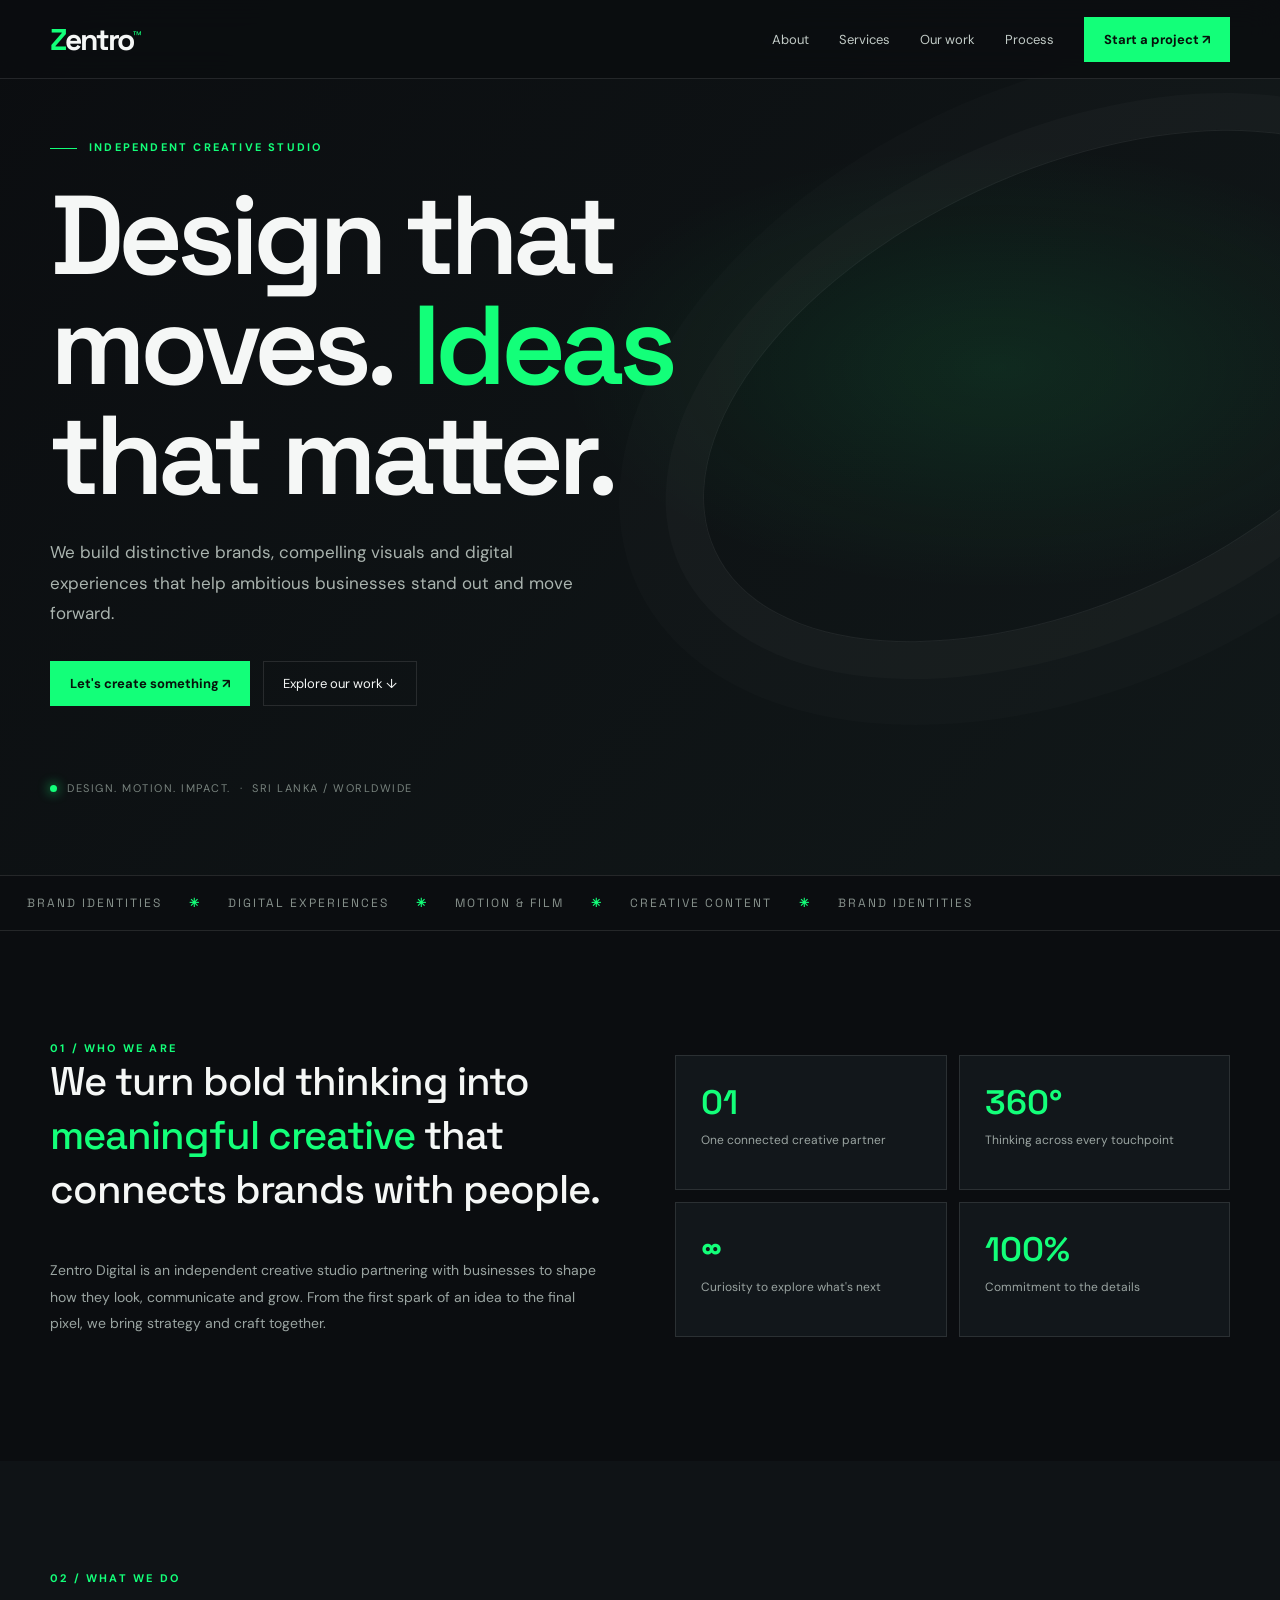
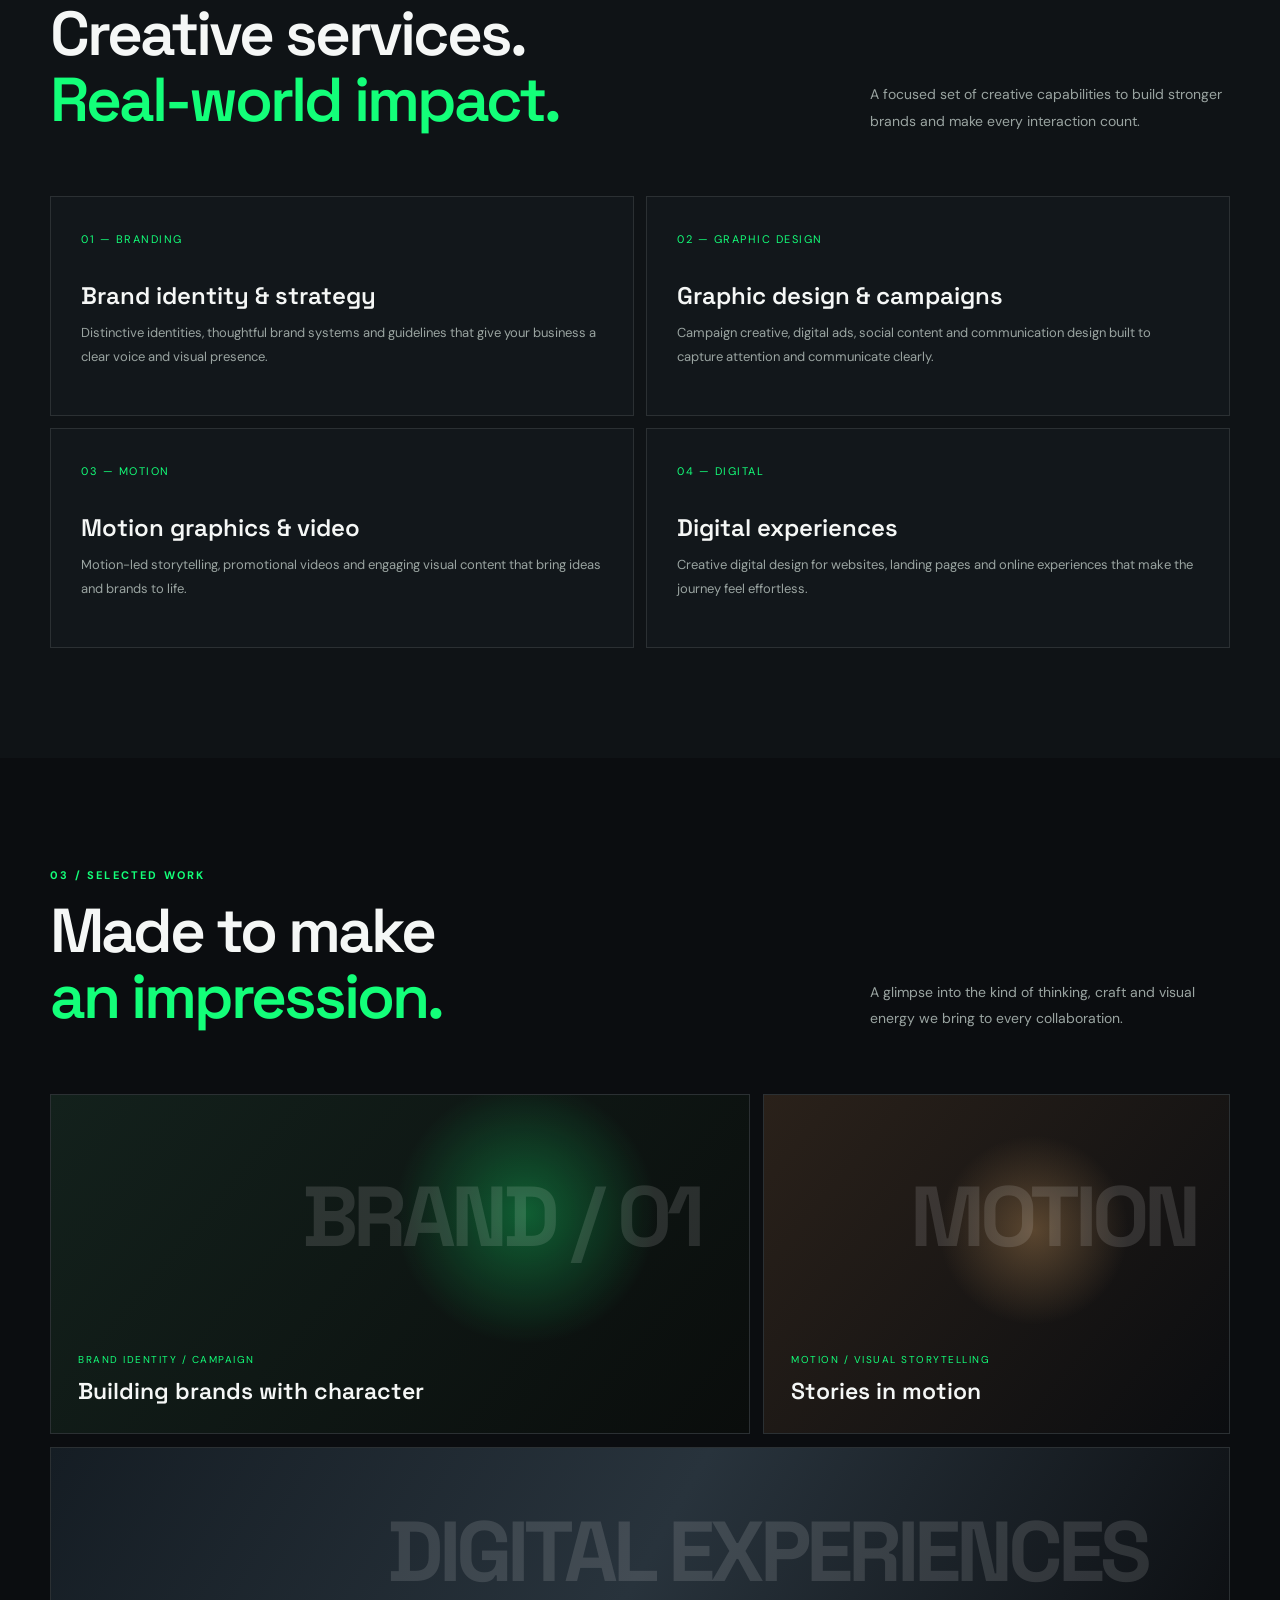
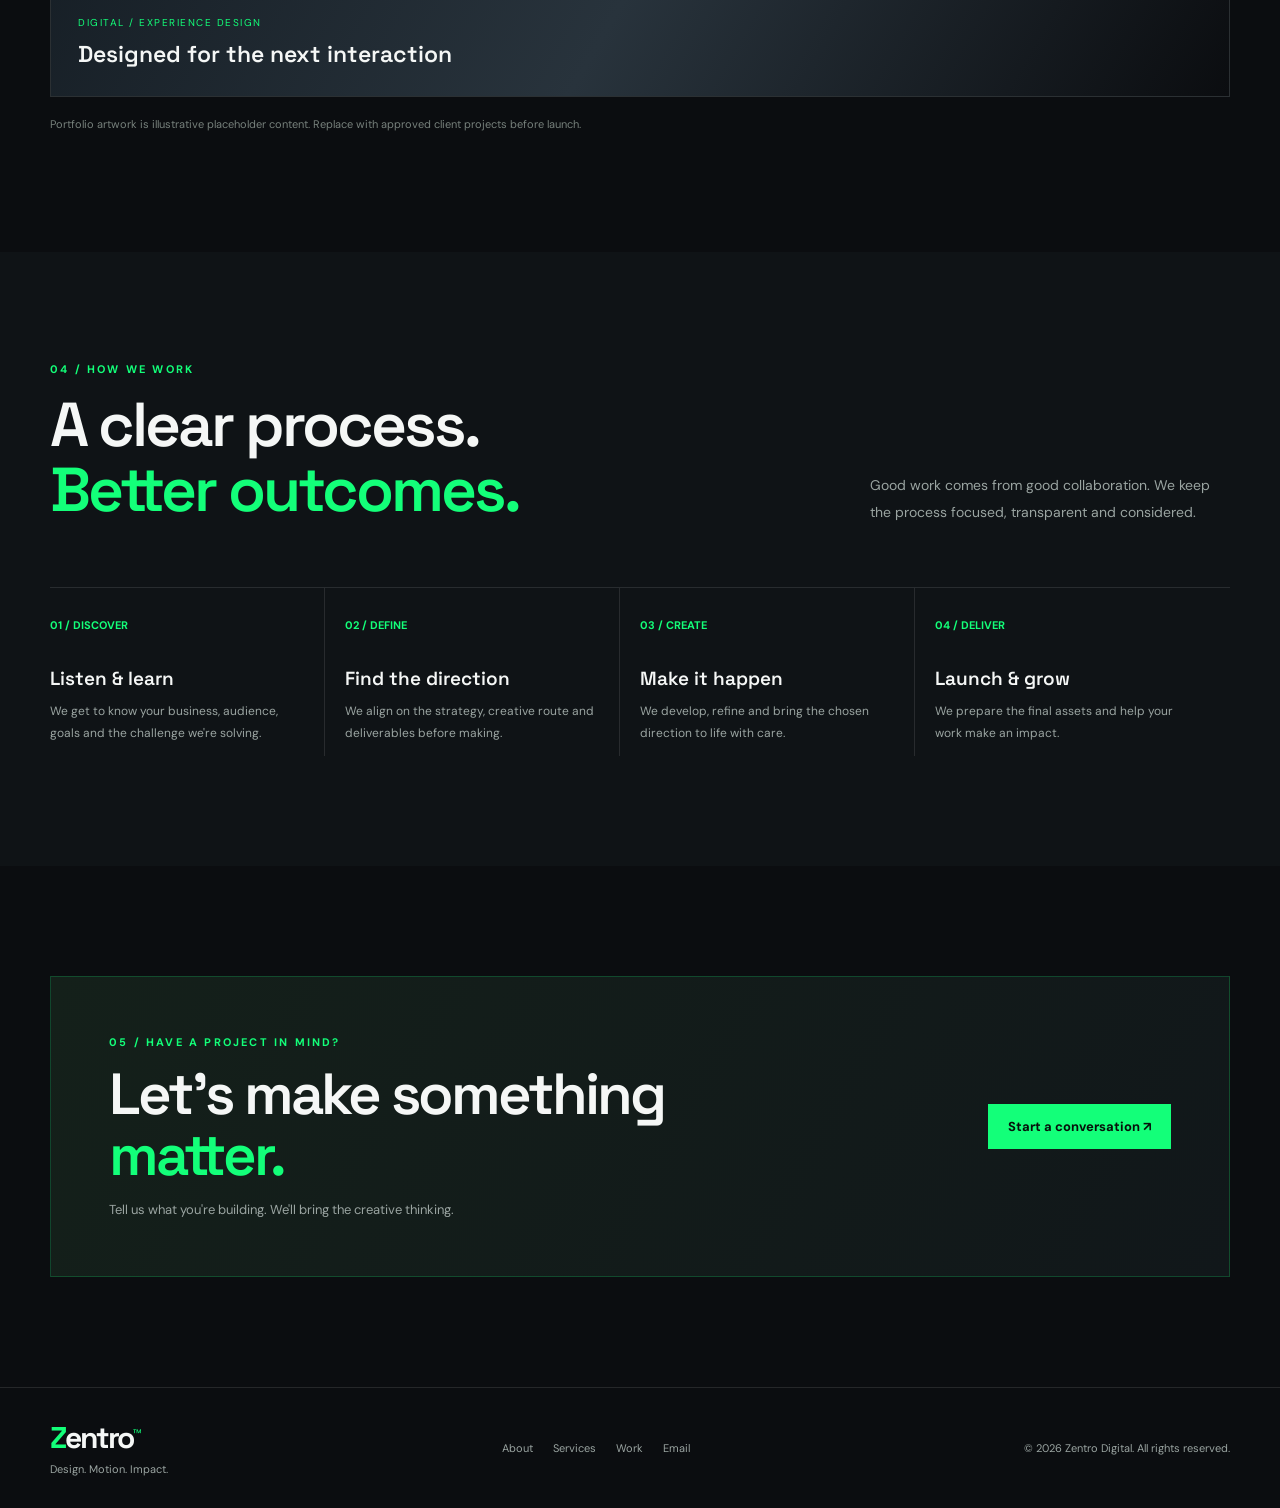
==== index.html @ c0bc1417 "Build responsive Zentro Digital agency website" ====
<!doctype html>
<html lang="en">
<head>
<meta charset="utf-8"><meta name="viewport" content="width=device-width,initial-scale=1">
<meta name="theme-color" content="#0b0d10">
<meta name="description" content="Zentro Digital — Design. Motion. Impact. Creative branding, graphic design, motion and digital experiences.">
<title>Zentro Digital — Design. Motion. Impact.</title>
<link rel="preconnect" href="https://fonts.googleapis.com"><link rel="preconnect" href="https://fonts.gstatic.com" crossorigin>
<link href="https://fonts.googleapis.com/css2?family=DM+Sans:wght@400;500;600;700&family=Space+Grotesk:wght@400;500;600;700&display=swap" rel="stylesheet">
<style>
:root{--bg:#0b0d10;--panel:#12171b;--white:#f5f7f6;--muted:#9aa4a1;--line:#ffffff1b;--green:#13ff79;--max:1180px}
*{box-sizing:border-box}html{scroll-behavior:smooth}body{margin:0;background:var(--bg);color:var(--white);font-family:"DM Sans",sans-serif}a{color:inherit;text-decoration:none}.wrap{width:min(var(--max),calc(100% - 48px));margin:auto}
header{position:fixed;inset:0 0 auto;z-index:10;background:#0b0d10d9;backdrop-filter:blur(16px);border-bottom:1px solid var(--line)}nav{height:78px;display:flex;align-items:center;justify-content:space-between}.logo{font:700 30px "Space Grotesk";letter-spacing:-2px}.logo b{color:var(--green)}.logo sup{font:11px "DM Sans";color:var(--green);letter-spacing:0}.links{display:flex;align-items:center;gap:30px;color:#c2cbc7;font-size:13px}.links a:hover{color:var(--green)}.cta{display:inline-flex;align-items:center;justify-content:center;padding:13px 19px;background:var(--green);color:#07110b;font-size:13px;font-weight:700;border:1px solid var(--green);transition:.2s}.cta:hover{background:transparent;color:var(--green)}.menu{display:none;background:none;color:white;border:0;font-size:25px}
.hero{min-height:790px;display:flex;align-items:center;position:relative;overflow:hidden;padding:140px 0 80px;background:radial-gradient(ellipse at 78% 42%,#13ff7918,transparent 31%),linear-gradient(130deg,#0b0d10,#111819)}.hero:after{content:"";position:absolute;width:780px;height:430px;right:-180px;top:170px;border:1px solid #ffffff12;border-radius:50%;transform:rotate(-25deg);box-shadow:0 0 0 38px #ffffff05,0 0 0 85px #ffffff03}.hero-content{position:relative;z-index:1;max-width:850px}.eyebrow,.kicker{color:var(--green);font-size:11px;font-weight:700;letter-spacing:2.2px;text-transform:uppercase}.eyebrow:before{content:"";display:inline-block;width:27px;height:1px;background:var(--green);vertical-align:middle;margin-right:12px}h1,h2,h3,p{margin-top:0}h1{font:600 clamp(58px,9vw,112px)/.98 "Space Grotesk";letter-spacing:-6px;margin:27px 0}.green{color:var(--green)}.lead{max-width:560px;color:#aab4af;font-size:17px;line-height:1.8}.actions{display:flex;gap:13px;margin-top:32px}.outline{display:inline-flex;padding:13px 19px;border:1px solid var(--line);font-size:13px}.outline:hover{border-color:var(--green);color:var(--green)}.hero-foot{margin-top:75px;color:#78837e;font-size:11px;letter-spacing:1.5px}.pulse{display:inline-block;width:7px;height:7px;background:var(--green);border-radius:50%;margin-right:10px;box-shadow:0 0 12px var(--green)}
.ticker{padding:19px 0;border-block:1px solid var(--line);white-space:nowrap;overflow:hidden;color:#87918c;font:12px "Space Grotesk";letter-spacing:2px}.ticker span{margin:0 27px}.ticker b{color:var(--green)}
section{padding:110px 0}.grid2{display:grid;grid-template-columns:1fr 1fr;gap:70px;align-items:center}.title{font:600 clamp(38px,5vw,62px)/1.06 "Space Grotesk";letter-spacing:-3px;margin:16px 0}.copy{color:var(--muted);font-size:14px;line-height:1.9}.statement{font:500 clamp(26px,3.2vw,40px)/1.35 "Space Grotesk";letter-spacing:-1px}.stats{display:grid;grid-template-columns:1fr 1fr;gap:12px}.stat,.service,.work-card{background:var(--panel);border:1px solid var(--line)}.stat{padding:25px;min-height:135px}.stat strong{font:600 34px "Space Grotesk";color:var(--green)}.stat span{display:block;color:var(--muted);font-size:12px;margin-top:8px}
.services,.process{background:#0f1316}.section-head{display:flex;justify-content:space-between;align-items:end;gap:30px;margin-bottom:48px}.section-head .copy{max-width:360px}.services-grid{display:grid;grid-template-columns:1fr 1fr;gap:12px}.service{padding:30px;min-height:220px;transition:.25s}.service:hover{border-color:#13ff7977;transform:translateY(-4px)}.num{color:var(--green);font-size:11px;letter-spacing:1.5px}.service h3{font:600 24px "Space Grotesk";margin:32px 0 10px}.service p{font-size:13px;line-height:1.8;color:var(--muted);margin:0}
.work-grid{display:grid;grid-template-columns:1.2fr .8fr;gap:13px}.work-card{min-height:340px;position:relative;overflow:hidden;display:flex;align-items:end;padding:27px}.work-card:nth-child(3){grid-column:1/-1;min-height:250px}.art{position:absolute;inset:0;transition:.5s}.work-card:hover .art{transform:scale(1.04)}.a1{background:radial-gradient(circle at 68% 35%,#13ff7950,transparent 25%),linear-gradient(130deg,#13211c,#0a0d0c)}.a2{background:radial-gradient(circle at 58% 40%,#a47c4e77,transparent 28%),linear-gradient(130deg,#2a211a,#0b0d10)}.a3{background:linear-gradient(120deg,#151d24,#28333c,#0b0d10)}.art:after{position:absolute;right:7%;top:20%;font:700 clamp(42px,7vw,85px) "Space Grotesk";letter-spacing:-5px;color:#ffffff20}.a1:after{content:"BRAND / 01"}.a2:after{content:"MOTION"}.a3:after{content:"DIGITAL EXPERIENCES"}.work-info{position:relative;z-index:1}.work-info small{color:var(--green);font-size:10px;letter-spacing:1.5px;text-transform:uppercase}.work-info h3{font:600 23px "Space Grotesk";margin:8px 0 0}.note{font-size:11px;color:#77817c;margin-top:20px}
.steps{display:grid;grid-template-columns:repeat(4,1fr);border-top:1px solid var(--line)}.step{padding:25px 18px 0 0;margin-right:20px;border-right:1px solid var(--line)}.step:last-child{border:0}.step b{color:var(--green);font-size:11px}.step h3{font:600 19px "Space Grotesk";margin:32px 0 10px}.step p{font-size:12px;line-height:1.8;color:var(--muted)}
.contact{padding:58px;background:linear-gradient(120deg,#14201a,#11171a);border:1px solid #13ff7933;display:flex;justify-content:space-between;align-items:center;gap:30px}.contact h2{font:600 clamp(36px,5vw,58px)/1.05 "Space Grotesk";letter-spacing:-3px;margin:15px 0}.contact p{font-size:13px;color:var(--muted);margin:0}
footer{border-top:1px solid var(--line);padding:30px 0}.foot{display:flex;justify-content:space-between;align-items:center;gap:20px}.foot small{color:var(--muted);font-size:11px}.footlinks{display:flex;gap:20px;font-size:11px;color:var(--muted)}
.reveal{opacity:0;transform:translateY(18px);transition:.7s}.reveal.show{opacity:1;transform:none}
@media(max-width:760px){.links{display:none;position:absolute;top:78px;left:0;right:0;padding:25px;background:#0b0d10;flex-direction:column;align-items:flex-start}.links.open{display:flex}.menu{display:block}.grid2{grid-template-columns:1fr;gap:35px}.section-head{display:block}.section-head .copy{margin-top:18px}.steps{grid-template-columns:1fr 1fr;row-gap:25px}.step:nth-child(2){border:0}.contact{display:block;padding:35px 25px}.contact .cta{margin-top:25px}}
@media(max-width:540px){.wrap{width:calc(100% - 36px)}.hero{min-height:690px}h1{font-size:58px;letter-spacing:-4px}.lead{font-size:15px}.actions{flex-direction:column;align-items:flex-start}section{padding:80px 0}.services-grid,.work-grid{grid-template-columns:1fr}.work-card,.work-card:nth-child(3){grid-column:auto;min-height:290px}.steps{grid-template-columns:1fr 1fr}.step{margin-right:10px}.foot{align-items:flex-start;flex-direction:column}.footlinks{flex-wrap:wrap}}
</style></head>
<body>
<header><div class="wrap"><nav><a class="logo" href="#home"><b>Z</b>entro<sup>™</sup></a><div class="links" id="links"><a href="#about">About</a><a href="#services">Services</a><a href="#work">Our work</a><a href="#process">Process</a><a class="cta" href="#contact">Start a project ↗</a></div><button class="menu" id="menu" aria-label="Open menu">☰</button></nav></div></header>
<main>
<section class="hero" id="home"><div class="wrap"><div class="hero-content"><div class="eyebrow">Independent creative studio</div><h1>Design that<br>moves. <span class="green">Ideas</span><br>that matter.</h1><p class="lead">We build distinctive brands, compelling visuals and digital experiences that help ambitious businesses stand out and move forward.</p><div class="actions"><a class="cta" href="#contact">Let's create something ↗</a><a class="outline" href="#work">Explore our work ↓</a></div><div class="hero-foot"><i class="pulse"></i>DESIGN. MOTION. IMPACT. &nbsp;·&nbsp; SRI LANKA / WORLDWIDE</div></div></div></section>
<div class="ticker"><span>BRAND IDENTITIES</span><b>✳</b><span>DIGITAL EXPERIENCES</span><b>✳</b><span>MOTION & FILM</span><b>✳</b><span>CREATIVE CONTENT</span><b>✳</b><span>BRAND IDENTITIES</span></div>
<section id="about"><div class="wrap grid2"><div class="reveal"><div class="kicker">01 / Who we are</div><p class="statement">We turn bold thinking into <span class="green">meaningful creative</span> that connects brands with people.</p><p class="copy">Zentro Digital is an independent creative studio partnering with businesses to shape how they look, communicate and grow. From the first spark of an idea to the final pixel, we bring strategy and craft together.</p></div><div class="stats reveal"><div class="stat"><strong>01</strong><span>One connected creative partner</span></div><div class="stat"><strong>360°</strong><span>Thinking across every touchpoint</span></div><div class="stat"><strong>∞</strong><span>Curiosity to explore what's next</span></div><div class="stat"><strong>100%</strong><span>Commitment to the details</span></div></div></div></section>
<section class="services" id="services"><div class="wrap"><div class="section-head reveal"><div><div class="kicker">02 / What we do</div><h2 class="title">Creative services.<br><span class="green">Real-world impact.</span></h2></div><p class="copy">A focused set of creative capabilities to build stronger brands and make every interaction count.</p></div><div class="services-grid">
<article class="service reveal"><span class="num">01 — BRANDING</span><h3>Brand identity & strategy</h3><p>Distinctive identities, thoughtful brand systems and guidelines that give your business a clear voice and visual presence.</p></article>
<article class="service reveal"><span class="num">02 — GRAPHIC DESIGN</span><h3>Graphic design & campaigns</h3><p>Campaign creative, digital ads, social content and communication design built to capture attention and communicate clearly.</p></article>
<article class="service reveal"><span class="num">03 — MOTION</span><h3>Motion graphics & video</h3><p>Motion-led storytelling, promotional videos and engaging visual content that bring ideas and brands to life.</p></article>
<article class="service reveal"><span class="num">04 — DIGITAL</span><h3>Digital experiences</h3><p>Creative digital design for websites, landing pages and online experiences that make the journey feel effortless.</p></article>
</div></div></section>
<section id="work"><div class="wrap"><div class="section-head reveal"><div><div class="kicker">03 / Selected work</div><h2 class="title">Made to make<br><span class="green">an impression.</span></h2></div><p class="copy">A glimpse into the kind of thinking, craft and visual energy we bring to every collaboration.</p></div><div class="work-grid">
<article class="work-card reveal"><div class="art a1"></div><div class="work-info"><small>Brand identity / Campaign</small><h3>Building brands with character</h3></div></article>
<article class="work-card reveal"><div class="art a2"></div><div class="work-info"><small>Motion / Visual storytelling</small><h3>Stories in motion</h3></div></article>
<article class="work-card reveal"><div class="art a3"></div><div class="work-info"><small>Digital / Experience design</small><h3>Designed for the next interaction</h3></div></article>
</div><p class="note">Portfolio artwork is illustrative placeholder content. Replace with approved client projects before launch.</p></div></section>
<section class="process" id="process"><div class="wrap"><div class="section-head reveal"><div><div class="kicker">04 / How we work</div><h2 class="title">A clear process.<br><span class="green">Better outcomes.</span></h2></div><p class="copy">Good work comes from good collaboration. We keep the process focused, transparent and considered.</p></div><div class="steps">
<div class="step reveal"><b>01 / DISCOVER</b><h3>Listen & learn</h3><p>We get to know your business, audience, goals and the challenge we're solving.</p></div>
<div class="step reveal"><b>02 / DEFINE</b><h3>Find the direction</h3><p>We align on the strategy, creative route and deliverables before making.</p></div>
<div class="step reveal"><b>03 / CREATE</b><h3>Make it happen</h3><p>We develop, refine and bring the chosen direction to life with care.</p></div>
<div class="step reveal"><b>04 / DELIVER</b><h3>Launch & grow</h3><p>We prepare the final assets and help your work make an impact.</p></div>
</div></div></section>
<section id="contact"><div class="wrap"><div class="contact reveal"><div><div class="kicker">05 / Have a project in mind?</div><h2>Let's make something<br><span class="green">matter.</span></h2><p>Tell us what you're building. We'll bring the creative thinking.</p></div><a class="cta" href="mailto:hello@zentrodigital.com?subject=Project%20enquiry">Start a conversation ↗</a></div></div></section>
</main><footer><div class="wrap foot"><div><a class="logo" href="#home"><b>Z</b>entro<sup>™</sup></a><br><small>Design. Motion. Impact.</small></div><div class="footlinks"><a href="#about">About</a><a href="#services">Services</a><a href="#work">Work</a><a href="mailto:hello@zentrodigital.com">Email</a></div><small>© <span id="year"></span> Zentro Digital. All rights reserved.</small></div></footer>
<script>
const links=document.getElementById('links');document.getElementById('menu').addEventListener('click',()=>links.classList.toggle('open'));links.querySelectorAll('a').forEach(a=>a.addEventListener('click',()=>links.classList.remove('open')));document.getElementById('year').textContent=new Date().getFullYear();const obs=new IntersectionObserver(es=>es.forEach(e=>{if(e.isIntersecting){e.target.classList.add('show');obs.unobserve(e.target)}}),{threshold:.12});document.querySelectorAll('.reveal').forEach(x=>obs.observe(x));
</script></body></html>
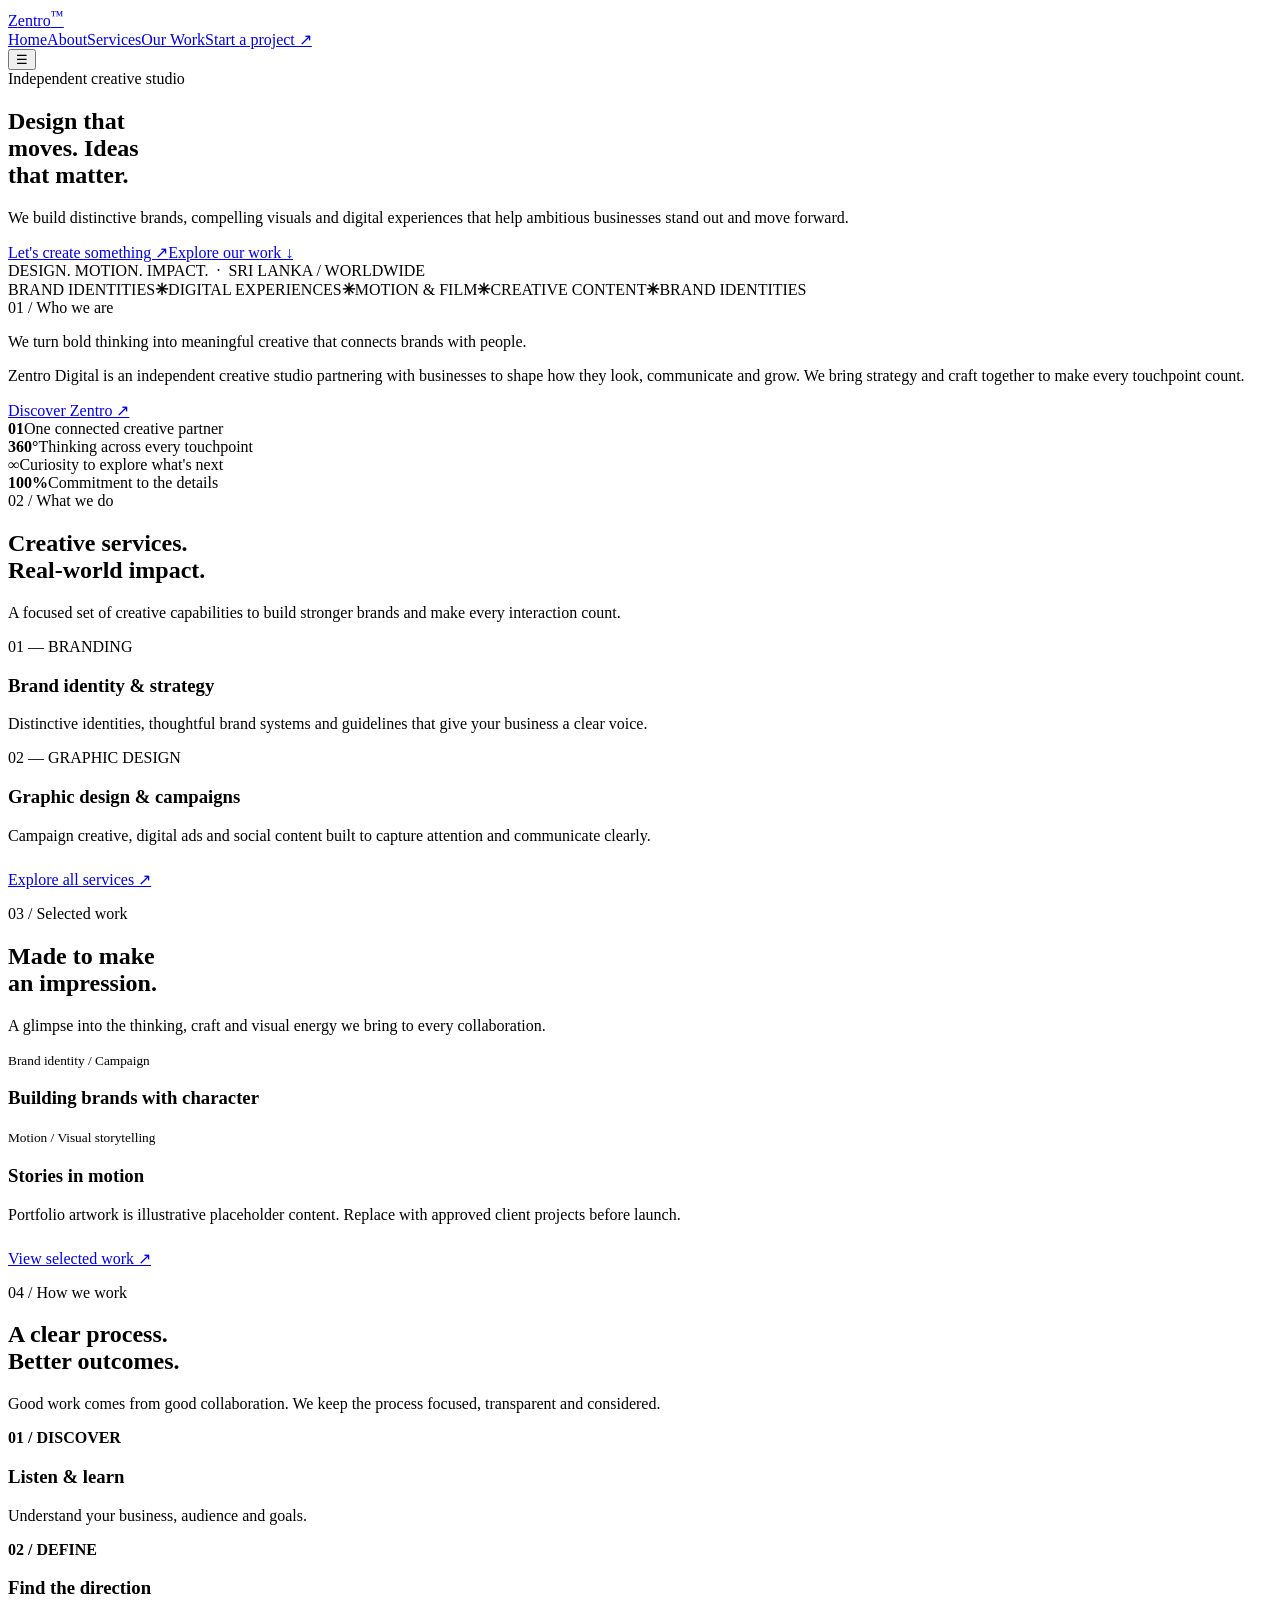
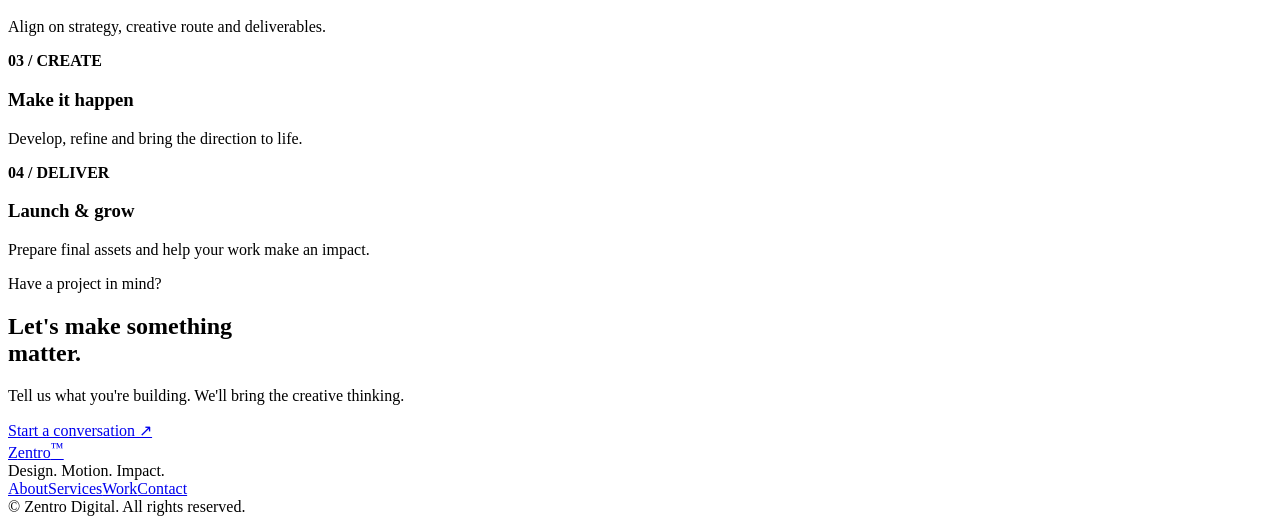
==== commit 72a41299: "Redesign homepage and add multi-page navigation" ====
--- a/index.html
+++ b/index.html
@@ -1,53 +1 @@
-<!doctype html>
-<html lang="en">
-<head>
-<meta charset="utf-8"><meta name="viewport" content="width=device-width,initial-scale=1">
-<meta name="theme-color" content="#0b0d10">
-<meta name="description" content="Zentro Digital — Design. Motion. Impact. Creative branding, graphic design, motion and digital experiences.">
-<title>Zentro Digital — Design. Motion. Impact.</title>
-<link rel="preconnect" href="https://fonts.googleapis.com"><link rel="preconnect" href="https://fonts.gstatic.com" crossorigin>
-<link href="https://fonts.googleapis.com/css2?family=DM+Sans:wght@400;500;600;700&family=Space+Grotesk:wght@400;500;600;700&display=swap" rel="stylesheet">
-<style>
-:root{--bg:#0b0d10;--panel:#12171b;--white:#f5f7f6;--muted:#9aa4a1;--line:#ffffff1b;--green:#13ff79;--max:1180px}
-*{box-sizing:border-box}html{scroll-behavior:smooth}body{margin:0;background:var(--bg);color:var(--white);font-family:"DM Sans",sans-serif}a{color:inherit;text-decoration:none}.wrap{width:min(var(--max),calc(100% - 48px));margin:auto}
-header{position:fixed;inset:0 0 auto;z-index:10;background:#0b0d10d9;backdrop-filter:blur(16px);border-bottom:1px solid var(--line)}nav{height:78px;display:flex;align-items:center;justify-content:space-between}.logo{font:700 30px "Space Grotesk";letter-spacing:-2px}.logo b{color:var(--green)}.logo sup{font:11px "DM Sans";color:var(--green);letter-spacing:0}.links{display:flex;align-items:center;gap:30px;color:#c2cbc7;font-size:13px}.links a:hover{color:var(--green)}.cta{display:inline-flex;align-items:center;justify-content:center;padding:13px 19px;background:var(--green);color:#07110b;font-size:13px;font-weight:700;border:1px solid var(--green);transition:.2s}.cta:hover{background:transparent;color:var(--green)}.menu{display:none;background:none;color:white;border:0;font-size:25px}
-.hero{min-height:790px;display:flex;align-items:center;position:relative;overflow:hidden;padding:140px 0 80px;background:radial-gradient(ellipse at 78% 42%,#13ff7918,transparent 31%),linear-gradient(130deg,#0b0d10,#111819)}.hero:after{content:"";position:absolute;width:780px;height:430px;right:-180px;top:170px;border:1px solid #ffffff12;border-radius:50%;transform:rotate(-25deg);box-shadow:0 0 0 38px #ffffff05,0 0 0 85px #ffffff03}.hero-content{position:relative;z-index:1;max-width:850px}.eyebrow,.kicker{color:var(--green);font-size:11px;font-weight:700;letter-spacing:2.2px;text-transform:uppercase}.eyebrow:before{content:"";display:inline-block;width:27px;height:1px;background:var(--green);vertical-align:middle;margin-right:12px}h1,h2,h3,p{margin-top:0}h1{font:600 clamp(58px,9vw,112px)/.98 "Space Grotesk";letter-spacing:-6px;margin:27px 0}.green{color:var(--green)}.lead{max-width:560px;color:#aab4af;font-size:17px;line-height:1.8}.actions{display:flex;gap:13px;margin-top:32px}.outline{display:inline-flex;padding:13px 19px;border:1px solid var(--line);font-size:13px}.outline:hover{border-color:var(--green);color:var(--green)}.hero-foot{margin-top:75px;color:#78837e;font-size:11px;letter-spacing:1.5px}.pulse{display:inline-block;width:7px;height:7px;background:var(--green);border-radius:50%;margin-right:10px;box-shadow:0 0 12px var(--green)}
-.ticker{padding:19px 0;border-block:1px solid var(--line);white-space:nowrap;overflow:hidden;color:#87918c;font:12px "Space Grotesk";letter-spacing:2px}.ticker span{margin:0 27px}.ticker b{color:var(--green)}
-section{padding:110px 0}.grid2{display:grid;grid-template-columns:1fr 1fr;gap:70px;align-items:center}.title{font:600 clamp(38px,5vw,62px)/1.06 "Space Grotesk";letter-spacing:-3px;margin:16px 0}.copy{color:var(--muted);font-size:14px;line-height:1.9}.statement{font:500 clamp(26px,3.2vw,40px)/1.35 "Space Grotesk";letter-spacing:-1px}.stats{display:grid;grid-template-columns:1fr 1fr;gap:12px}.stat,.service,.work-card{background:var(--panel);border:1px solid var(--line)}.stat{padding:25px;min-height:135px}.stat strong{font:600 34px "Space Grotesk";color:var(--green)}.stat span{display:block;color:var(--muted);font-size:12px;margin-top:8px}
-.services,.process{background:#0f1316}.section-head{display:flex;justify-content:space-between;align-items:end;gap:30px;margin-bottom:48px}.section-head .copy{max-width:360px}.services-grid{display:grid;grid-template-columns:1fr 1fr;gap:12px}.service{padding:30px;min-height:220px;transition:.25s}.service:hover{border-color:#13ff7977;transform:translateY(-4px)}.num{color:var(--green);font-size:11px;letter-spacing:1.5px}.service h3{font:600 24px "Space Grotesk";margin:32px 0 10px}.service p{font-size:13px;line-height:1.8;color:var(--muted);margin:0}
-.work-grid{display:grid;grid-template-columns:1.2fr .8fr;gap:13px}.work-card{min-height:340px;position:relative;overflow:hidden;display:flex;align-items:end;padding:27px}.work-card:nth-child(3){grid-column:1/-1;min-height:250px}.art{position:absolute;inset:0;transition:.5s}.work-card:hover .art{transform:scale(1.04)}.a1{background:radial-gradient(circle at 68% 35%,#13ff7950,transparent 25%),linear-gradient(130deg,#13211c,#0a0d0c)}.a2{background:radial-gradient(circle at 58% 40%,#a47c4e77,transparent 28%),linear-gradient(130deg,#2a211a,#0b0d10)}.a3{background:linear-gradient(120deg,#151d24,#28333c,#0b0d10)}.art:after{position:absolute;right:7%;top:20%;font:700 clamp(42px,7vw,85px) "Space Grotesk";letter-spacing:-5px;color:#ffffff20}.a1:after{content:"BRAND / 01"}.a2:after{content:"MOTION"}.a3:after{content:"DIGITAL EXPERIENCES"}.work-info{position:relative;z-index:1}.work-info small{color:var(--green);font-size:10px;letter-spacing:1.5px;text-transform:uppercase}.work-info h3{font:600 23px "Space Grotesk";margin:8px 0 0}.note{font-size:11px;color:#77817c;margin-top:20px}
-.steps{display:grid;grid-template-columns:repeat(4,1fr);border-top:1px solid var(--line)}.step{padding:25px 18px 0 0;margin-right:20px;border-right:1px solid var(--line)}.step:last-child{border:0}.step b{color:var(--green);font-size:11px}.step h3{font:600 19px "Space Grotesk";margin:32px 0 10px}.step p{font-size:12px;line-height:1.8;color:var(--muted)}
-.contact{padding:58px;background:linear-gradient(120deg,#14201a,#11171a);border:1px solid #13ff7933;display:flex;justify-content:space-between;align-items:center;gap:30px}.contact h2{font:600 clamp(36px,5vw,58px)/1.05 "Space Grotesk";letter-spacing:-3px;margin:15px 0}.contact p{font-size:13px;color:var(--muted);margin:0}
-footer{border-top:1px solid var(--line);padding:30px 0}.foot{display:flex;justify-content:space-between;align-items:center;gap:20px}.foot small{color:var(--muted);font-size:11px}.footlinks{display:flex;gap:20px;font-size:11px;color:var(--muted)}
-.reveal{opacity:0;transform:translateY(18px);transition:.7s}.reveal.show{opacity:1;transform:none}
-@media(max-width:760px){.links{display:none;position:absolute;top:78px;left:0;right:0;padding:25px;background:#0b0d10;flex-direction:column;align-items:flex-start}.links.open{display:flex}.menu{display:block}.grid2{grid-template-columns:1fr;gap:35px}.section-head{display:block}.section-head .copy{margin-top:18px}.steps{grid-template-columns:1fr 1fr;row-gap:25px}.step:nth-child(2){border:0}.contact{display:block;padding:35px 25px}.contact .cta{margin-top:25px}}
-@media(max-width:540px){.wrap{width:calc(100% - 36px)}.hero{min-height:690px}h1{font-size:58px;letter-spacing:-4px}.lead{font-size:15px}.actions{flex-direction:column;align-items:flex-start}section{padding:80px 0}.services-grid,.work-grid{grid-template-columns:1fr}.work-card,.work-card:nth-child(3){grid-column:auto;min-height:290px}.steps{grid-template-columns:1fr 1fr}.step{margin-right:10px}.foot{align-items:flex-start;flex-direction:column}.footlinks{flex-wrap:wrap}}
-</style></head>
-<body>
-<header><div class="wrap"><nav><a class="logo" href="#home"><b>Z</b>entro<sup>™</sup></a><div class="links" id="links"><a href="#about">About</a><a href="#services">Services</a><a href="#work">Our work</a><a href="#process">Process</a><a class="cta" href="#contact">Start a project ↗</a></div><button class="menu" id="menu" aria-label="Open menu">☰</button></nav></div></header>
-<main>
-<section class="hero" id="home"><div class="wrap"><div class="hero-content"><div class="eyebrow">Independent creative studio</div><h1>Design that<br>moves. <span class="green">Ideas</span><br>that matter.</h1><p class="lead">We build distinctive brands, compelling visuals and digital experiences that help ambitious businesses stand out and move forward.</p><div class="actions"><a class="cta" href="#contact">Let's create something ↗</a><a class="outline" href="#work">Explore our work ↓</a></div><div class="hero-foot"><i class="pulse"></i>DESIGN. MOTION. IMPACT. &nbsp;·&nbsp; SRI LANKA / WORLDWIDE</div></div></div></section>
-<div class="ticker"><span>BRAND IDENTITIES</span><b>✳</b><span>DIGITAL EXPERIENCES</span><b>✳</b><span>MOTION & FILM</span><b>✳</b><span>CREATIVE CONTENT</span><b>✳</b><span>BRAND IDENTITIES</span></div>
-<section id="about"><div class="wrap grid2"><div class="reveal"><div class="kicker">01 / Who we are</div><p class="statement">We turn bold thinking into <span class="green">meaningful creative</span> that connects brands with people.</p><p class="copy">Zentro Digital is an independent creative studio partnering with businesses to shape how they look, communicate and grow. From the first spark of an idea to the final pixel, we bring strategy and craft together.</p></div><div class="stats reveal"><div class="stat"><strong>01</strong><span>One connected creative partner</span></div><div class="stat"><strong>360°</strong><span>Thinking across every touchpoint</span></div><div class="stat"><strong>∞</strong><span>Curiosity to explore what's next</span></div><div class="stat"><strong>100%</strong><span>Commitment to the details</span></div></div></div></section>
-<section class="services" id="services"><div class="wrap"><div class="section-head reveal"><div><div class="kicker">02 / What we do</div><h2 class="title">Creative services.<br><span class="green">Real-world impact.</span></h2></div><p class="copy">A focused set of creative capabilities to build stronger brands and make every interaction count.</p></div><div class="services-grid">
-<article class="service reveal"><span class="num">01 — BRANDING</span><h3>Brand identity & strategy</h3><p>Distinctive identities, thoughtful brand systems and guidelines that give your business a clear voice and visual presence.</p></article>
-<article class="service reveal"><span class="num">02 — GRAPHIC DESIGN</span><h3>Graphic design & campaigns</h3><p>Campaign creative, digital ads, social content and communication design built to capture attention and communicate clearly.</p></article>
-<article class="service reveal"><span class="num">03 — MOTION</span><h3>Motion graphics & video</h3><p>Motion-led storytelling, promotional videos and engaging visual content that bring ideas and brands to life.</p></article>
-<article class="service reveal"><span class="num">04 — DIGITAL</span><h3>Digital experiences</h3><p>Creative digital design for websites, landing pages and online experiences that make the journey feel effortless.</p></article>
-</div></div></section>
-<section id="work"><div class="wrap"><div class="section-head reveal"><div><div class="kicker">03 / Selected work</div><h2 class="title">Made to make<br><span class="green">an impression.</span></h2></div><p class="copy">A glimpse into the kind of thinking, craft and visual energy we bring to every collaboration.</p></div><div class="work-grid">
-<article class="work-card reveal"><div class="art a1"></div><div class="work-info"><small>Brand identity / Campaign</small><h3>Building brands with character</h3></div></article>
-<article class="work-card reveal"><div class="art a2"></div><div class="work-info"><small>Motion / Visual storytelling</small><h3>Stories in motion</h3></div></article>
-<article class="work-card reveal"><div class="art a3"></div><div class="work-info"><small>Digital / Experience design</small><h3>Designed for the next interaction</h3></div></article>
-</div><p class="note">Portfolio artwork is illustrative placeholder content. Replace with approved client projects before launch.</p></div></section>
-<section class="process" id="process"><div class="wrap"><div class="section-head reveal"><div><div class="kicker">04 / How we work</div><h2 class="title">A clear process.<br><span class="green">Better outcomes.</span></h2></div><p class="copy">Good work comes from good collaboration. We keep the process focused, transparent and considered.</p></div><div class="steps">
-<div class="step reveal"><b>01 / DISCOVER</b><h3>Listen & learn</h3><p>We get to know your business, audience, goals and the challenge we're solving.</p></div>
-<div class="step reveal"><b>02 / DEFINE</b><h3>Find the direction</h3><p>We align on the strategy, creative route and deliverables before making.</p></div>
-<div class="step reveal"><b>03 / CREATE</b><h3>Make it happen</h3><p>We develop, refine and bring the chosen direction to life with care.</p></div>
-<div class="step reveal"><b>04 / DELIVER</b><h3>Launch & grow</h3><p>We prepare the final assets and help your work make an impact.</p></div>
-</div></div></section>
-<section id="contact"><div class="wrap"><div class="contact reveal"><div><div class="kicker">05 / Have a project in mind?</div><h2>Let's make something<br><span class="green">matter.</span></h2><p>Tell us what you're building. We'll bring the creative thinking.</p></div><a class="cta" href="mailto:hello@zentrodigital.com?subject=Project%20enquiry">Start a conversation ↗</a></div></div></section>
-</main><footer><div class="wrap foot"><div><a class="logo" href="#home"><b>Z</b>entro<sup>™</sup></a><br><small>Design. Motion. Impact.</small></div><div class="footlinks"><a href="#about">About</a><a href="#services">Services</a><a href="#work">Work</a><a href="mailto:hello@zentrodigital.com">Email</a></div><small>© <span id="year"></span> Zentro Digital. All rights reserved.</small></div></footer>
-<script>
-const links=document.getElementById('links');document.getElementById('menu').addEventListener('click',()=>links.classList.toggle('open'));links.querySelectorAll('a').forEach(a=>a.addEventListener('click',()=>links.classList.remove('open')));document.getElementById('year').textContent=new Date().getFullYear();const obs=new IntersectionObserver(es=>es.forEach(e=>{if(e.isIntersecting){e.target.classList.add('show');obs.unobserve(e.target)}}),{threshold:.12});document.querySelectorAll('.reveal').forEach(x=>obs.observe(x));
-</script></body></html>+<!doctype html><html lang="en"><head><meta charset="utf-8"><meta name="viewport" content="width=device-width,initial-scale=1"><meta name="theme-color" content="#090c0d"><meta name="description" content="Zentro Digital — Design. Motion. Impact. Branding, campaigns, motion and digital experiences."><title>Creative Studio | Zentro Digital</title><link rel="stylesheet" href="assets/css/style.css"></head><body><header class="site-header"><div class="wrap nav"><a class="brand" href="index.html" aria-label="Zentro Digital home"><span class="z">Z</span>entro<sup>™</sup></a><nav class="nav-links"><a href="index.html" aria-current="page">Home</a><a href="about.html" >About</a><a href="services.html" >Services</a><a href="work.html" >Our Work</a><a href="contact.html" class="nav-cta">Start a project ↗</a></nav><button class="menu-toggle" aria-label="Open navigation">☰</button></div></header><main><section class="hero" id="home"><div class="wrap"><div class="hero-inner"><div class="eyebrow">Independent creative studio</div><h1>Design that<br>moves. <span class="accent">Ideas</span><br>that matter.</h1><p class="lead">We build distinctive brands, compelling visuals and digital experiences that help ambitious businesses stand out and move forward.</p><div class="hero-actions"><a class="button" href="contact.html">Let's create something ↗</a><a class="button-outline" href="work.html">Explore our work ↓</a></div><div class="hero-meta"><i class="pulse"></i>DESIGN. MOTION. IMPACT. &nbsp;·&nbsp; SRI LANKA / WORLDWIDE</div></div></div></section><div class="ticker"><span>BRAND IDENTITIES</span><b>✳</b><span>DIGITAL EXPERIENCES</span><b>✳</b><span>MOTION & FILM</span><b>✳</b><span>CREATIVE CONTENT</span><b>✳</b><span>BRAND IDENTITIES</span></div><section><div class="wrap split"><div class="reveal"><div class="kicker">01 / Who we are</div><p class="statement">We turn bold thinking into <span class="accent">meaningful creative</span> that connects brands with people.</p><p class="body-copy">Zentro Digital is an independent creative studio partnering with businesses to shape how they look, communicate and grow. We bring strategy and craft together to make every touchpoint count.</p><a class="button-outline" href="about.html">Discover Zentro ↗</a></div><div class="stats reveal"><div class="stat"><strong>01</strong><span>One connected creative partner</span></div><div class="stat"><strong>360°</strong><span>Thinking across every touchpoint</span></div><div class="stat"><strong>∞</strong><span>Curiosity to explore what's next</span></div><div class="stat"><strong>100%</strong><span>Commitment to the details</span></div></div></div></section><section class="dark-section"><div class="wrap"><div class="section-head reveal"><div><div class="kicker">02 / What we do</div><h2 class="section-title">Creative services.<br><span class="accent">Real-world impact.</span></h2></div><p class="section-copy">A focused set of creative capabilities to build stronger brands and make every interaction count.</p></div><div class="cards"><article class="card reveal"><span class="number">01 — BRANDING</span><h3>Brand identity & strategy</h3><p>Distinctive identities, thoughtful brand systems and guidelines that give your business a clear voice.</p></article><article class="card reveal"><span class="number">02 — GRAPHIC DESIGN</span><h3>Graphic design & campaigns</h3><p>Campaign creative, digital ads and social content built to capture attention and communicate clearly.</p></article></div><p style="margin-top:25px"><a class="button-outline" href="services.html">Explore all services ↗</a></p></div></section><section><div class="wrap"><div class="section-head reveal"><div><div class="kicker">03 / Selected work</div><h2 class="section-title">Made to make<br><span class="accent">an impression.</span></h2></div><p class="section-copy">A glimpse into the thinking, craft and visual energy we bring to every collaboration.</p></div><div class="work-grid"><article class="work-card reveal"><div class="work-art art-brand"></div><div class="work-info"><small>Brand identity / Campaign</small><h3>Building brands with character</h3></div></article><article class="work-card reveal"><div class="work-art art-motion"></div><div class="work-info"><small>Motion / Visual storytelling</small><h3>Stories in motion</h3></div></article></div><p class="note">Portfolio artwork is illustrative placeholder content. Replace with approved client projects before launch.</p><p style="margin-top:25px"><a class="button-outline" href="work.html">View selected work ↗</a></p></div></section><section class="dark-section"><div class="wrap"><div class="section-head reveal"><div><div class="kicker">04 / How we work</div><h2 class="section-title">A clear process.<br><span class="accent">Better outcomes.</span></h2></div><p class="section-copy">Good work comes from good collaboration. We keep the process focused, transparent and considered.</p></div><div class="process-list"><div class="process-item reveal"><b>01 / DISCOVER</b><h3>Listen & learn</h3><p>Understand your business, audience and goals.</p></div><div class="process-item reveal"><b>02 / DEFINE</b><h3>Find the direction</h3><p>Align on strategy, creative route and deliverables.</p></div><div class="process-item reveal"><b>03 / CREATE</b><h3>Make it happen</h3><p>Develop, refine and bring the direction to life.</p></div><div class="process-item reveal"><b>04 / DELIVER</b><h3>Launch & grow</h3><p>Prepare final assets and help your work make an impact.</p></div></div></div></section><section><div class="wrap"><div class="contact-panel reveal"><div><div class="kicker">Have a project in mind?</div><h2>Let's make something<br><span class="accent">matter.</span></h2><p>Tell us what you're building. We'll bring the creative thinking.</p></div><a class="button" href="contact.html">Start a conversation ↗</a></div></div></section></main><footer><div class="wrap footer-row"><div><a class="brand" href="index.html"><span class="z">Z</span>entro<sup>™</sup></a><div class="footer-small">Design. Motion. Impact.</div></div><div class="footer-links"><a href="about.html">About</a><a href="services.html">Services</a><a href="work.html">Work</a><a href="contact.html">Contact</a></div><div class="footer-small">© <span data-year></span> Zentro Digital. All rights reserved.</div></div></footer><script src="assets/js/main.js"></script></body></html>
